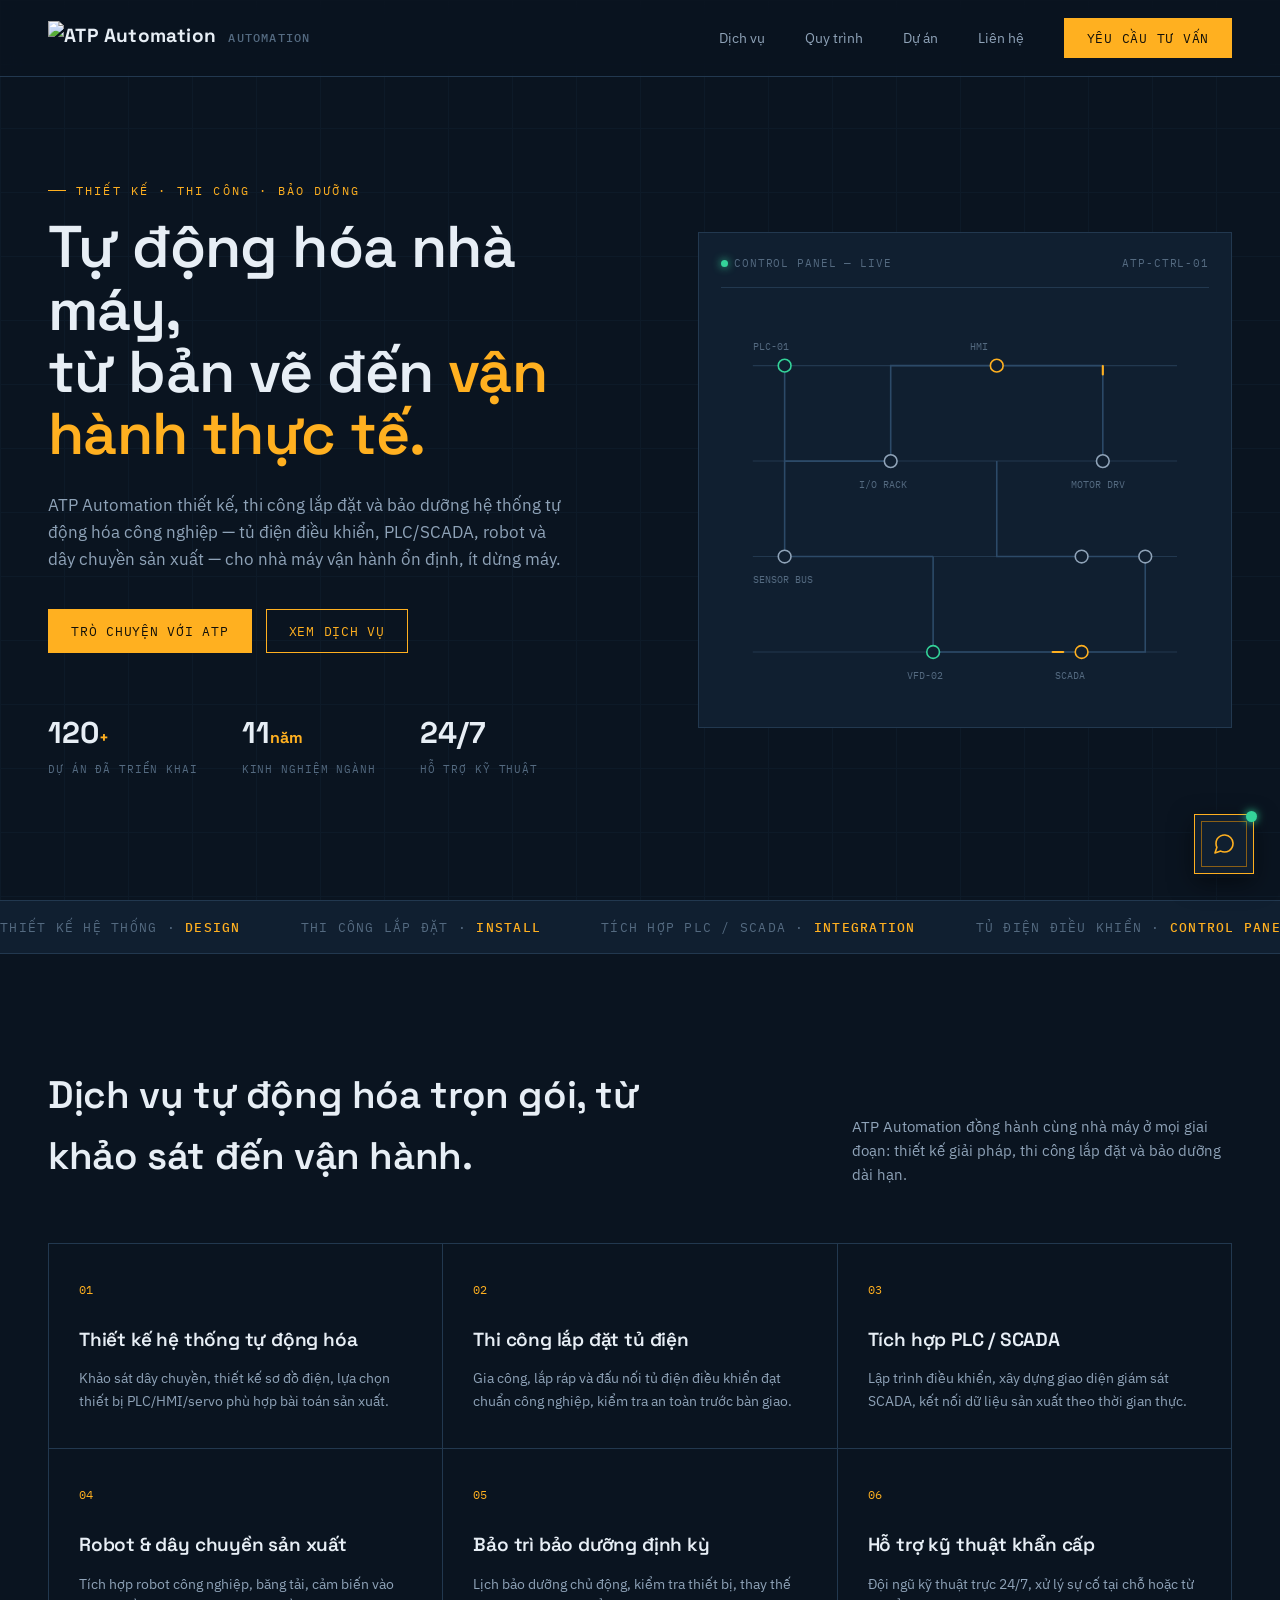
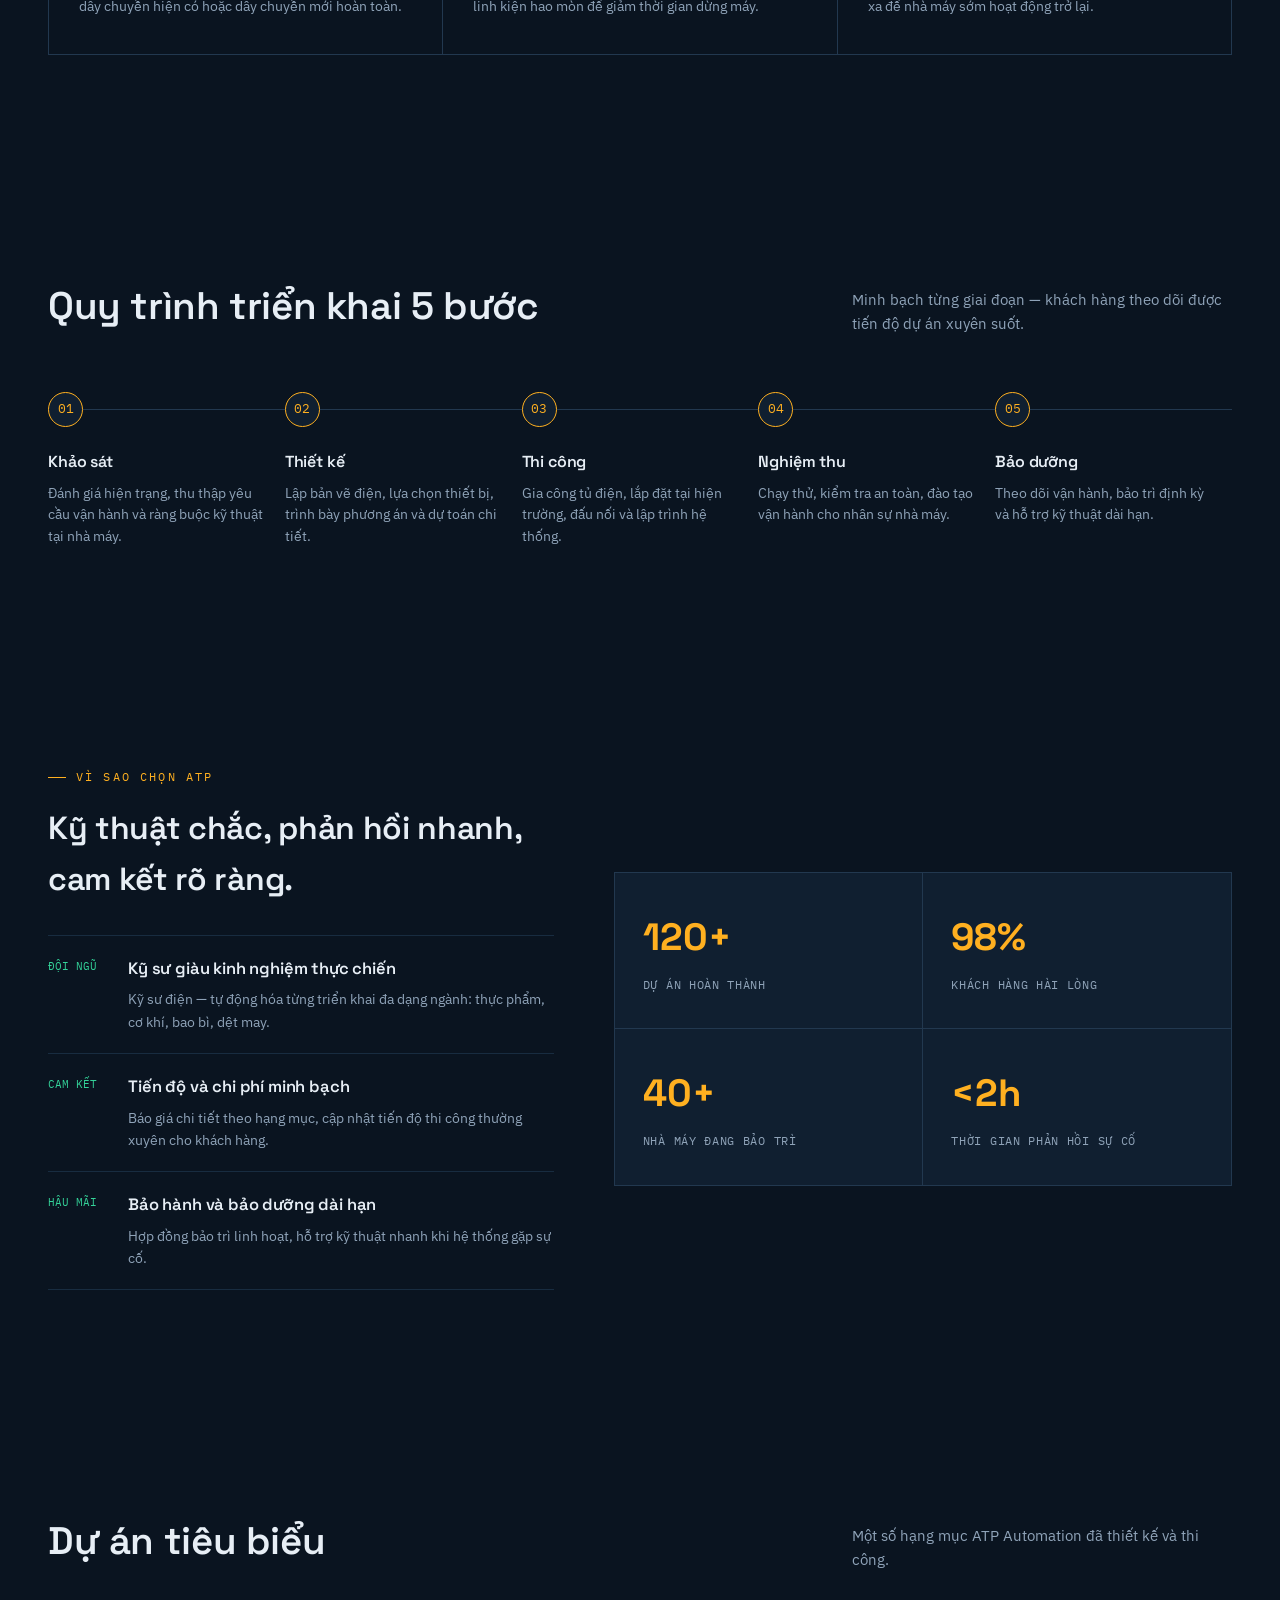
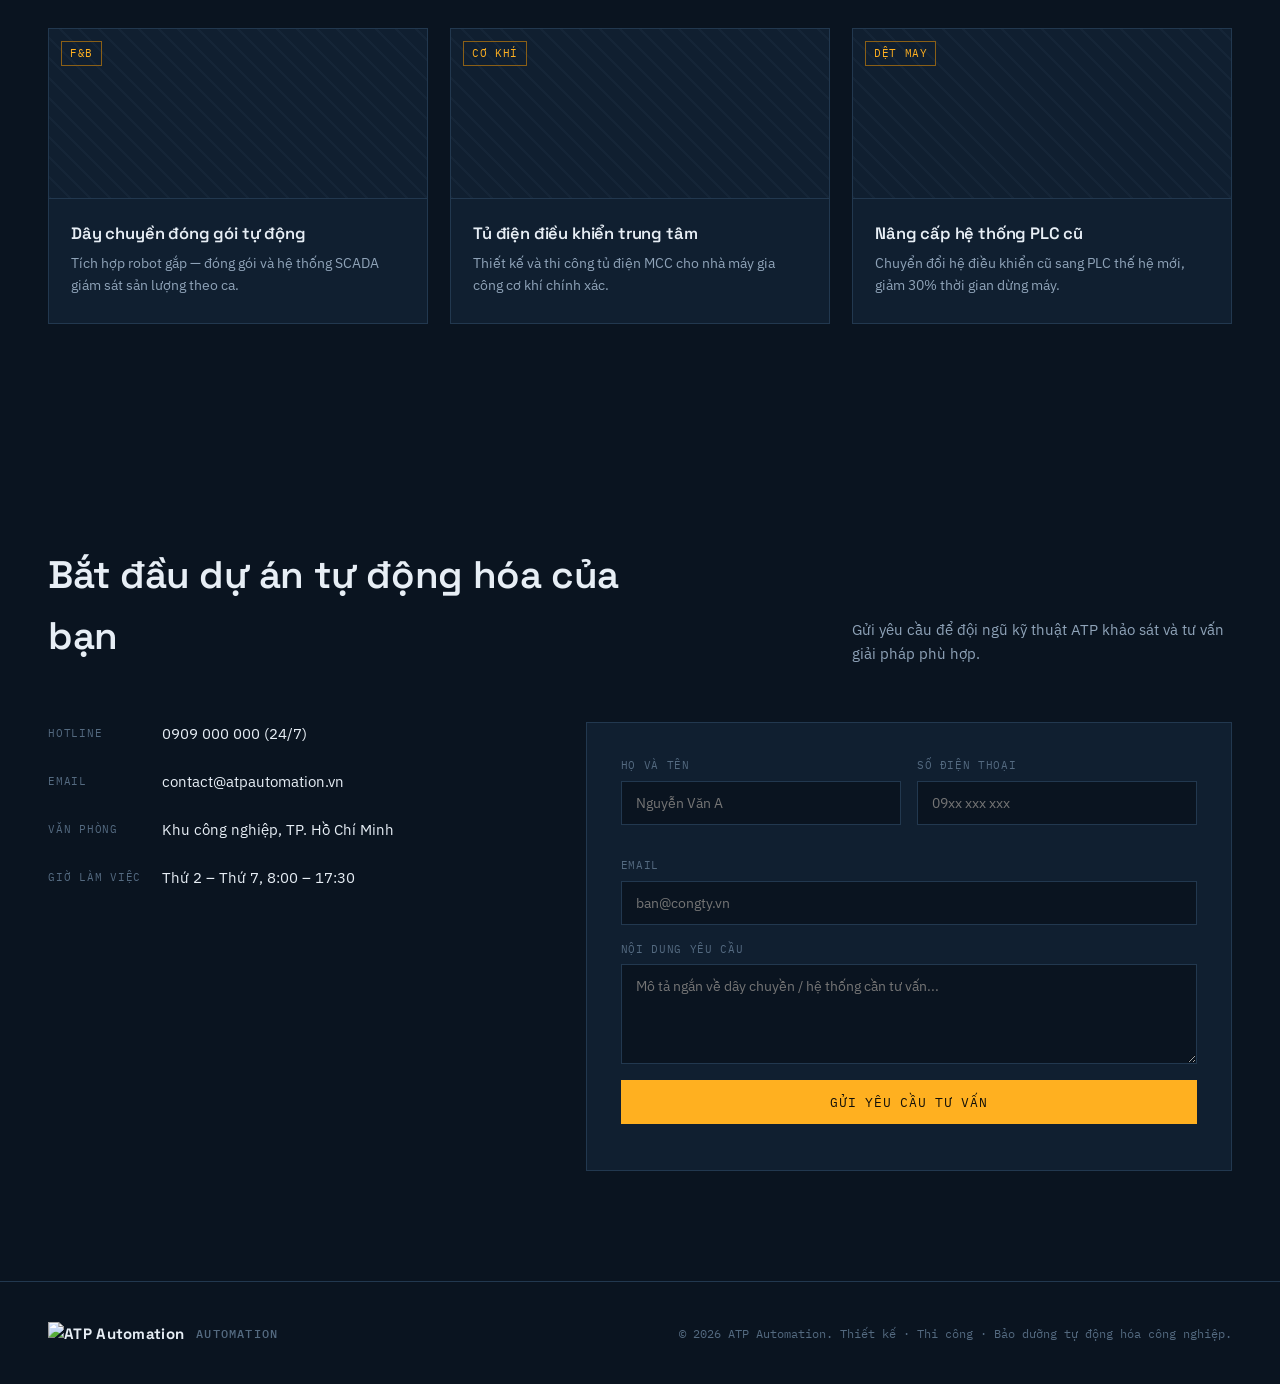
==== index.html @ 8eea616f "Add files via upload" ====
<!DOCTYPE html>
<html lang="vi">
<head>
<meta charset="UTF-8">
<meta name="viewport" content="width=device-width, initial-scale=1.0">
<title>ATP Automation — Thiết kế · Thi công · Bảo dưỡng Tự động hóa</title>
<link rel="preconnect" href="https://fonts.googleapis.com">
<link href="https://fonts.googleapis.com/css2?family=Space+Grotesk:wght@400;500;600;700&family=IBM+Plex+Sans:wght@400;500;600;700&family=IBM+Plex+Mono:wght@400;500;600&display=swap" rel="stylesheet">
<link rel="stylesheet" href="style.css">
<link rel="icon" type="image/png" href="assets/atp-logo.png">
</head>
<body>

<header>
  <div class="logo">
    <img src="assets/atp-logo.png" alt="ATP Automation" class="logo-img">
    <span class="dim">AUTOMATION</span>
  </div>
  <nav>
    <a class="navlink" href="#dichvu">Dịch vụ</a>
    <a class="navlink" href="#quytrinh">Quy trình</a>
    <a class="navlink" href="#duan">Dự án</a>
    <a class="navlink" href="#lienhe">Liên hệ</a>
    <button class="btn solid" onclick="document.getElementById('atp-chat-toggle').click()">Yêu cầu tư vấn</button>
  </nav>
</header>

<section class="hero">
  <div class="hero-grid">
    <div>
      <div class="eyebrow">Thiết kế · Thi công · Bảo dưỡng</div>
      <h1>Tự động hóa nhà máy,<br>từ bản vẽ đến <span class="accent">vận hành thực tế.</span></h1>
      <p class="lead">ATP Automation thiết kế, thi công lắp đặt và bảo dưỡng hệ thống tự động hóa công nghiệp — tủ điện điều khiển, PLC/SCADA, robot và dây chuyền sản xuất — cho nhà máy vận hành ổn định, ít dừng máy.</p>
      <div class="hero-actions">
        <button class="btn solid" onclick="document.getElementById('atp-chat-toggle').click()">Trò chuyện với ATP</button>
        <a href="#dichvu" class="btn">Xem dịch vụ</a>
      </div>
      <div class="stat-row">
        <div class="stat"><div class="num">120<span class="u">+</span></div><div class="lbl">Dự án đã triển khai</div></div>
        <div class="stat"><div class="num">11<span class="u">năm</span></div><div class="lbl">Kinh nghiệm ngành</div></div>
        <div class="stat"><div class="num">24/7</div><div class="lbl">Hỗ trợ kỹ thuật</div></div>
      </div>
    </div>

    <div class="schematic-wrap">
      <div class="schematic-panel">
        <div class="panel-head">
          <span><span class="status-dot"></span>Control Panel — Live</span>
          <span>ATP-CTRL-01</span>
        </div>
        <svg id="schematic-svg" viewBox="0 0 460 380" width="100%" style="display:block;">
          <!-- grid dots -->
          <g stroke="#22384f" stroke-width="1">
            <line x1="30" y1="60" x2="430" y2="60"></line>
            <line x1="30" y1="150" x2="430" y2="150"></line>
            <line x1="30" y1="240" x2="430" y2="240"></line>
            <line x1="30" y1="330" x2="430" y2="330"></line>
          </g>
          <!-- traces -->
          <g fill="none" stroke="#2c4a68" stroke-width="1.5">
            <path d="M60,60 L60,150 L160,150"></path>
            <path d="M160,150 L160,60 L260,60"></path>
            <path d="M260,60 L360,60 L360,150"></path>
            <path d="M60,150 L60,240 L200,240"></path>
            <path d="M200,240 L200,330 L340,330"></path>
            <path d="M340,330 L400,330 L400,240 L340,240"></path>
            <path d="M260,150 L260,240 L340,240"></path>
          </g>
          <!-- animated pulse traces -->
          <g fill="none" stroke="#ffb020" stroke-width="2" stroke-linecap="round">
            <path id="pulse1" d="M60,60 L60,150 L160,150" stroke-dasharray="10 300" stroke-dashoffset="0">
              <animate attributeName="stroke-dashoffset" from="310" to="0" dur="3.2s" repeatCount="indefinite"/>
            </path>
            <path id="pulse2" d="M200,240 L200,330 L340,330" stroke-dasharray="10 300" stroke-dashoffset="0">
              <animate attributeName="stroke-dashoffset" from="310" to="0" dur="2.6s" begin="0.8s" repeatCount="indefinite"/>
            </path>
            <path id="pulse3" d="M260,60 L360,60 L360,150" stroke-dasharray="8 260" stroke-dashoffset="0">
              <animate attributeName="stroke-dashoffset" from="270" to="0" dur="2.9s" begin="1.4s" repeatCount="indefinite"/>
            </path>
          </g>
          <!-- nodes -->
          <g>
            <circle cx="60" cy="60" r="6" fill="#101f30" stroke="#34d399" stroke-width="1.5"/>
            <circle cx="160" cy="150" r="6" fill="#101f30" stroke="#8fa3b8" stroke-width="1.5"/>
            <circle cx="260" cy="60" r="6" fill="#101f30" stroke="#ffb020" stroke-width="1.5"/>
            <circle cx="360" cy="150" r="6" fill="#101f30" stroke="#8fa3b8" stroke-width="1.5"/>
            <circle cx="60" cy="240" r="6" fill="#101f30" stroke="#8fa3b8" stroke-width="1.5"/>
            <circle cx="200" cy="330" r="6" fill="#101f30" stroke="#34d399" stroke-width="1.5"/>
            <circle cx="340" cy="330" r="6" fill="#101f30" stroke="#ffb020" stroke-width="1.5"/>
            <circle cx="400" cy="240" r="6" fill="#101f30" stroke="#8fa3b8" stroke-width="1.5"/>
            <circle cx="340" cy="240" r="6" fill="#101f30" stroke="#8fa3b8" stroke-width="1.5"/>
          </g>
          <!-- labels -->
          <g font-family="IBM Plex Mono" font-size="9" fill="#546a80">
            <text x="30" y="45">PLC-01</text>
            <text x="130" y="175">I/O RACK</text>
            <text x="235" y="45">HMI</text>
            <text x="330" y="175">MOTOR DRV</text>
            <text x="30" y="265">SENSOR BUS</text>
            <text x="175" y="355">VFD-02</text>
            <text x="315" y="355">SCADA</text>
          </g>
        </svg>
      </div>
    </div>
  </div>
</section>

<div class="marquee-band">
  <div class="marquee-track">
    <span>THIẾT KẾ HỆ THỐNG · <b>DESIGN</b></span>
    <span>THI CÔNG LẮP ĐẶT · <b>INSTALL</b></span>
    <span>TÍCH HỢP PLC / SCADA · <b>INTEGRATION</b></span>
    <span>TỦ ĐIỆN ĐIỀU KHIỂN · <b>CONTROL PANEL</b></span>
    <span>BẢO TRÌ ĐỊNH KỲ · <b>MAINTENANCE</b></span>
    <span>ROBOT CÔNG NGHIỆP · <b>ROBOTICS</b></span>
    <span>THIẾT KẾ HỆ THỐNG · <b>DESIGN</b></span>
    <span>THI CÔNG LẮP ĐẶT · <b>INSTALL</b></span>
    <span>TÍCH HỢP PLC / SCADA · <b>INTEGRATION</b></span>
    <span>TỦ ĐIỆN ĐIỀU KHIỂN · <b>CONTROL PANEL</b></span>
    <span>BẢO TRÌ ĐỊNH KỲ · <b>MAINTENANCE</b></span>
    <span>ROBOT CÔNG NGHIỆP · <b>ROBOTICS</b></span>
  </div>
</div>

<section class="section" id="dichvu">
  <div class="section-head">
    <h2>Dịch vụ tự động hóa trọn gói, từ khảo sát đến vận hành.</h2>
    <p>ATP Automation đồng hành cùng nhà máy ở mọi giai đoạn: thiết kế giải pháp, thi công lắp đặt và bảo dưỡng dài hạn.</p>
  </div>
  <div class="services-grid">
    <div class="service-card">
      <span class="idx mono">01</span>
      <h3>Thiết kế hệ thống tự động hóa</h3>
      <p>Khảo sát dây chuyền, thiết kế sơ đồ điện, lựa chọn thiết bị PLC/HMI/servo phù hợp bài toán sản xuất.</p>
    </div>
    <div class="service-card">
      <span class="idx mono">02</span>
      <h3>Thi công lắp đặt tủ điện</h3>
      <p>Gia công, lắp ráp và đấu nối tủ điện điều khiển đạt chuẩn công nghiệp, kiểm tra an toàn trước bàn giao.</p>
    </div>
    <div class="service-card">
      <span class="idx mono">03</span>
      <h3>Tích hợp PLC / SCADA</h3>
      <p>Lập trình điều khiển, xây dựng giao diện giám sát SCADA, kết nối dữ liệu sản xuất theo thời gian thực.</p>
    </div>
    <div class="service-card">
      <span class="idx mono">04</span>
      <h3>Robot &amp; dây chuyền sản xuất</h3>
      <p>Tích hợp robot công nghiệp, băng tải, cảm biến vào dây chuyền hiện có hoặc dây chuyền mới hoàn toàn.</p>
    </div>
    <div class="service-card">
      <span class="idx mono">05</span>
      <h3>Bảo trì bảo dưỡng định kỳ</h3>
      <p>Lịch bảo dưỡng chủ động, kiểm tra thiết bị, thay thế linh kiện hao mòn để giảm thời gian dừng máy.</p>
    </div>
    <div class="service-card">
      <span class="idx mono">06</span>
      <h3>Hỗ trợ kỹ thuật khẩn cấp</h3>
      <p>Đội ngũ kỹ thuật trực 24/7, xử lý sự cố tại chỗ hoặc từ xa để nhà máy sớm hoạt động trở lại.</p>
    </div>
  </div>
</section>

<section class="section" id="quytrinh">
  <div class="section-head">
    <h2>Quy trình triển khai 5 bước</h2>
    <p>Minh bạch từng giai đoạn — khách hàng theo dõi được tiến độ dự án xuyên suốt.</p>
  </div>
  <div class="process-steps">
    <div class="pstep">
      <div class="dot">01</div>
      <h4>Khảo sát</h4>
      <p>Đánh giá hiện trạng, thu thập yêu cầu vận hành và ràng buộc kỹ thuật tại nhà máy.</p>
    </div>
    <div class="pstep">
      <div class="dot">02</div>
      <h4>Thiết kế</h4>
      <p>Lập bản vẽ điện, lựa chọn thiết bị, trình bày phương án và dự toán chi tiết.</p>
    </div>
    <div class="pstep">
      <div class="dot">03</div>
      <h4>Thi công</h4>
      <p>Gia công tủ điện, lắp đặt tại hiện trường, đấu nối và lập trình hệ thống.</p>
    </div>
    <div class="pstep">
      <div class="dot">04</div>
      <h4>Nghiệm thu</h4>
      <p>Chạy thử, kiểm tra an toàn, đào tạo vận hành cho nhân sự nhà máy.</p>
    </div>
    <div class="pstep">
      <div class="dot">05</div>
      <h4>Bảo dưỡng</h4>
      <p>Theo dõi vận hành, bảo trì định kỳ và hỗ trợ kỹ thuật dài hạn.</p>
    </div>
  </div>
</section>

<section class="section">
  <div class="why-wrap">
    <div>
      <div class="eyebrow">Vì sao chọn ATP</div>
      <h2 style="font-size:32px; margin-bottom:30px;">Kỹ thuật chắc, phản hồi nhanh, cam kết rõ ràng.</h2>
      <ul class="why-list">
        <li>
          <span class="tag mono">ĐỘI NGŨ</span>
          <div><h4>Kỹ sư giàu kinh nghiệm thực chiến</h4><p>Kỹ sư điện — tự động hóa từng triển khai đa dạng ngành: thực phẩm, cơ khí, bao bì, dệt may.</p></div>
        </li>
        <li>
          <span class="tag mono">CAM KẾT</span>
          <div><h4>Tiến độ và chi phí minh bạch</h4><p>Báo giá chi tiết theo hạng mục, cập nhật tiến độ thi công thường xuyên cho khách hàng.</p></div>
        </li>
        <li>
          <span class="tag mono">HẬU MÃI</span>
          <div><h4>Bảo hành và bảo dưỡng dài hạn</h4><p>Hợp đồng bảo trì linh hoạt, hỗ trợ kỹ thuật nhanh khi hệ thống gặp sự cố.</p></div>
        </li>
      </ul>
    </div>
    <div class="metric-grid">
      <div class="metric-cell"><div class="num">120+</div><div class="lbl">Dự án hoàn thành</div></div>
      <div class="metric-cell"><div class="num">98%</div><div class="lbl">Khách hàng hài lòng</div></div>
      <div class="metric-cell"><div class="num">40+</div><div class="lbl">Nhà máy đang bảo trì</div></div>
      <div class="metric-cell"><div class="num">&lt;2h</div><div class="lbl">Thời gian phản hồi sự cố</div></div>
    </div>
  </div>
</section>

<section class="section" id="duan">
  <div class="section-head">
    <h2>Dự án tiêu biểu</h2>
    <p>Một số hạng mục ATP Automation đã thiết kế và thi công.</p>
  </div>
  <div class="proj-grid">
    <div class="proj-card">
      <div class="proj-thumb" data-tag="F&B"></div>
      <div class="proj-body">
        <h4>Dây chuyền đóng gói tự động</h4>
        <p>Tích hợp robot gắp — đóng gói và hệ thống SCADA giám sát sản lượng theo ca.</p>
      </div>
    </div>
    <div class="proj-card">
      <div class="proj-thumb" data-tag="CƠ KHÍ"></div>
      <div class="proj-body">
        <h4>Tủ điện điều khiển trung tâm</h4>
        <p>Thiết kế và thi công tủ điện MCC cho nhà máy gia công cơ khí chính xác.</p>
      </div>
    </div>
    <div class="proj-card">
      <div class="proj-thumb" data-tag="DỆT MAY"></div>
      <div class="proj-body">
        <h4>Nâng cấp hệ thống PLC cũ</h4>
        <p>Chuyển đổi hệ điều khiển cũ sang PLC thế hệ mới, giảm 30% thời gian dừng máy.</p>
      </div>
    </div>
  </div>
</section>

<section class="section" id="lienhe">
  <div class="section-head">
    <h2>Bắt đầu dự án tự động hóa của bạn</h2>
    <p>Gửi yêu cầu để đội ngũ kỹ thuật ATP khảo sát và tư vấn giải pháp phù hợp.</p>
  </div>
  <div class="contact-wrap">
    <div>
      <ul class="contact-info">
        <li><span class="lbl">Hotline</span><span class="val">0909 000 000 (24/7)</span></li>
        <li><span class="lbl">Email</span><span class="val">contact@atpautomation.vn</span></li>
        <li><span class="lbl">Văn phòng</span><span class="val">Khu công nghiệp, TP. Hồ Chí Minh</span></li>
        <li><span class="lbl">Giờ làm việc</span><span class="val">Thứ 2 – Thứ 7, 8:00 – 17:30</span></li>
      </ul>
    </div>
    <div class="form-panel">
      <div class="form-row">
        <div class="form-field"><label>Họ và tên</label><input type="text" id="atp-form-name" placeholder="Nguyễn Văn A"></div>
        <div class="form-field"><label>Số điện thoại</label><input type="text" id="atp-form-phone" placeholder="09xx xxx xxx"></div>
      </div>
      <div class="form-field"><label>Email</label><input type="email" id="atp-form-email" placeholder="ban@congty.vn"></div>
      <div class="form-field"><label>Nội dung yêu cầu</label><textarea id="atp-form-message" placeholder="Mô tả ngắn về dây chuyền / hệ thống cần tư vấn..."></textarea></div>
      <button class="btn solid" id="atp-form-submit" style="width:100%; padding:13px;" onclick="atpSubmitForm()">Gửi yêu cầu tư vấn</button>
      <p id="atp-form-status" style="font-family:'IBM Plex Mono'; font-size:11.5px; color:var(--text-dim); margin-top:12px;"></p>
    </div>
  </div>
</section>

<footer>
  <div class="logo" style="font-size:15px;"><img src="assets/atp-logo.png" alt="ATP Automation" class="logo-img" style="height:22px;"><span class="dim">AUTOMATION</span></div>
  <span class="mono">© 2026 ATP Automation. Thiết kế · Thi công · Bảo dưỡng tự động hóa công nghiệp.</span>
</footer>

<!-- ===== Chat Widget ===== -->
<div id="atp-chat-toggle">
  <div class="ping"></div>
  <svg viewBox="0 0 24 24" fill="none" stroke-width="1.6" stroke-linecap="round" stroke-linejoin="round"><path d="M21 11.5a8.38 8.38 0 0 1-.9 3.8 8.5 8.5 0 0 1-7.6 4.7 8.38 8.38 0 0 1-3.8-.9L3 21l1.9-5.7a8.38 8.38 0 0 1-.9-3.8 8.5 8.5 0 0 1 4.7-7.6 8.38 8.38 0 0 1 3.8-.9h.5a8.48 8.48 0 0 1 8 8v.5z"></path></svg>
</div>

<div id="atp-chat-panel">
  <div class="chat-head">
    <div class="ch-title">
      <span class="status-dot"></span>
      <div>
        <h4>ATP SUPPORT</h4>
        <div class="sub">Trợ lý kỹ thuật · Trực tuyến</div>
      </div>
    </div>
    <button class="chat-close" onclick="document.getElementById('atp-chat-panel').classList.remove('open')">✕</button>
  </div>
  <div class="chat-body" id="atp-chat-body">
    <div class="msg bot"><span class="tag">ATP SUPPORT</span>Chào bạn 👋 Mình là trợ lý kỹ thuật của ATP Automation. Bạn cần tư vấn về thiết kế, thi công hay bảo dưỡng hệ thống tự động hóa?</div>
  </div>
  <div class="chat-input-row">
    <input type="text" id="atp-chat-input" placeholder="Nhập câu hỏi của bạn..." onkeydown="if(event.key==='Enter')atpSendMessage()">
    <button class="chat-send" id="atp-chat-send" onclick="atpSendMessage()">
      <svg width="16" height="16" viewBox="0 0 24 24" fill="none" stroke="#12100a" stroke-width="2" stroke-linecap="round" stroke-linejoin="round"><line x1="22" y1="2" x2="11" y2="13"></line><polygon points="22 2 15 22 11 13 2 9 22 2"></polygon></svg>
    </button>
  </div>
</div>

<script src="script.js"></script>

</body>
</html>
---- style.css ----
:root{
    --bg:#0a1420;
    --bg-panel:#101f30;
    --bg-panel-2:#152537;
    --line:#22384f;
    --line-soft:#182c40;
    --amber:#ffb020;
    --amber-dim:#8a5f16;
    --green:#34d399;
    --green-dim:#1f5c47;
    --text:#e7eef5;
    --text-muted:#8fa3b8;
    --text-dim:#546a80;
    --radius:2px;
  }
  *{box-sizing:border-box; margin:0; padding:0;}
  html{scroll-behavior:smooth;}
  body{
    background:var(--bg);
    color:var(--text);
    font-family:'IBM Plex Sans', sans-serif;
    line-height:1.6;
    overflow-x:hidden;
  }
  body::before{
    content:"";
    position:fixed; inset:0;
    background-image:
      linear-gradient(var(--line-soft) 1px, transparent 1px),
      linear-gradient(90deg, var(--line-soft) 1px, transparent 1px);
    background-size:64px 64px;
    opacity:.25;
    pointer-events:none;
    z-index:0;
  }
  h1,h2,h3,h4{ font-family:'Space Grotesk', sans-serif; font-weight:600; letter-spacing:-0.01em; }
  .mono{ font-family:'IBM Plex Mono', monospace; }
  .eyebrow{
    font-family:'IBM Plex Mono', monospace;
    font-size:12px;
    letter-spacing:.18em;
    text-transform:uppercase;
    color:var(--amber);
    display:flex; align-items:center; gap:10px;
    margin-bottom:16px;
  }
  .eyebrow::before{
    content:"";
    width:18px; height:1px; background:var(--amber);
    display:inline-block;
  }
  a{color:inherit; text-decoration:none;}
  ul{list-style:none;}
  img{max-width:100%; display:block;}
  section{ position:relative; z-index:1; }

  /* ---------- Header ---------- */
  header{
    position:fixed; top:0; left:0; right:0; z-index:100;
    display:flex; align-items:center; justify-content:space-between;
    padding:18px 48px;
    background:rgba(10,20,32,.82);
    backdrop-filter:blur(10px);
    border-bottom:1px solid var(--line);
  }
  .logo{ display:flex; align-items:center; gap:10px; font-family:'Space Grotesk'; font-weight:700; font-size:19px; letter-spacing:.02em;}
  .logo-img{ height:34px; width:auto; display:block; }
  .logo span.dim{ color:var(--text-dim); font-weight:500; font-size:12px; font-family:'IBM Plex Mono'; letter-spacing:.1em; margin-left:2px;}
  nav{ display:flex; align-items:center; gap:40px; }
  nav a.navlink{
    font-size:14px; color:var(--text-muted); position:relative; padding:4px 0;
    transition:color .2s;
  }
  nav a.navlink:hover{ color:var(--text); }
  .btn{
    font-family:'IBM Plex Mono'; font-size:12.5px; letter-spacing:.06em; text-transform:uppercase;
    padding:11px 22px;
    border:1px solid var(--amber);
    color:var(--amber);
    background:transparent;
    cursor:pointer;
    transition:all .2s;
    white-space:nowrap;
  }
  .btn:hover{ background:var(--amber); color:#12100a; }
  .btn.solid{ background:var(--amber); color:#12100a; }
  .btn.solid:hover{ background:#ffc659; }
  @media(max-width:900px){ nav{display:none;} header{padding:16px 20px;} }

  /* ---------- Hero ---------- */
  .hero{
    min-height:100vh;
    display:flex; align-items:center;
    padding:140px 48px 80px;
    position:relative;
  }
  .hero-grid{
    display:grid; grid-template-columns:1.05fr .95fr; gap:60px; align-items:center;
    max-width:1360px; margin:0 auto; width:100%;
  }
  .hero h1{
    font-size:clamp(38px, 4.6vw, 64px);
    line-height:1.06;
    margin-bottom:26px;
  }
  .hero h1 .accent{ color:var(--amber); }
  .hero p.lead{
    color:var(--text-muted); font-size:17px; max-width:520px; margin-bottom:36px;
  }
  .hero-actions{ display:flex; gap:14px; margin-bottom:56px; flex-wrap:wrap;}
  .stat-row{ display:flex; gap:44px; flex-wrap:wrap; }
  .stat{ }
  .stat .num{ font-family:'Space Grotesk'; font-size:30px; font-weight:700; color:var(--text); }
  .stat .num .u{ color:var(--amber); font-size:16px; }
  .stat .lbl{ font-family:'IBM Plex Mono'; font-size:11px; color:var(--text-dim); letter-spacing:.08em; text-transform:uppercase; margin-top:4px;}

  .schematic-wrap{ position:relative; }
  .schematic-panel{
    background:var(--bg-panel);
    border:1px solid var(--line);
    padding:22px;
    position:relative;
  }
  .schematic-panel .panel-head{
    display:flex; justify-content:space-between; align-items:center;
    font-family:'IBM Plex Mono'; font-size:11px; color:var(--text-dim);
    letter-spacing:.08em; text-transform:uppercase;
    padding-bottom:14px; margin-bottom:14px; border-bottom:1px solid var(--line);
  }
  .status-dot{ width:7px; height:7px; border-radius:50%; background:var(--green); display:inline-block; margin-right:6px; box-shadow:0 0 8px var(--green); animation:blink 2s infinite; }
  @keyframes blink{ 0%,100%{opacity:1;} 50%{opacity:.35;} }

  /* ---------- Marquee ---------- */
  .marquee-band{
    border-top:1px solid var(--line); border-bottom:1px solid var(--line);
    background:var(--bg-panel);
    overflow:hidden; padding:16px 0;
  }
  .marquee-track{ display:flex; gap:60px; white-space:nowrap; animation:scroll 26s linear infinite; width:max-content;}
  @keyframes scroll{ from{transform:translateX(0);} to{transform:translateX(-50%);} }
  .marquee-track span{ font-family:'IBM Plex Mono'; font-size:12.5px; color:var(--text-dim); letter-spacing:.1em; text-transform:uppercase; }
  .marquee-track span b{ color:var(--amber); font-weight:500; }

  /* ---------- Section heading ---------- */
  .section{ padding:110px 48px; max-width:1360px; margin:0 auto; }
  .section-head{ display:flex; justify-content:space-between; align-items:flex-end; gap:30px; margin-bottom:56px; flex-wrap:wrap;}
  .section-head h2{ font-size:clamp(28px,3vw,42px); max-width:640px; }
  .section-head p{ color:var(--text-muted); max-width:380px; font-size:15px; }

  /* ---------- Services ---------- */
  .services-grid{ display:grid; grid-template-columns:repeat(3,1fr); gap:1px; background:var(--line); border:1px solid var(--line);}
  .service-card{
    background:var(--bg);
    padding:36px 30px;
    transition:background .25s;
    position:relative;
  }
  .service-card:hover{ background:var(--bg-panel); }
  .service-card .idx{ font-family:'IBM Plex Mono'; font-size:12px; color:var(--amber); margin-bottom:26px; display:block;}
  .service-card h3{ font-size:19px; margin-bottom:12px; }
  .service-card p{ color:var(--text-muted); font-size:14px; }
  @media(max-width:900px){ .services-grid{ grid-template-columns:1fr; } }

  /* ---------- Process ---------- */
  .process-line{ position:relative; }
  .process-steps{ display:grid; grid-template-columns:repeat(5,1fr); gap:0; position:relative;}
  .process-steps::before{
    content:""; position:absolute; top:17px; left:0; right:0; height:1px; background:var(--line);
  }
  .pstep{ position:relative; padding-right:20px; }
  .pstep .dot{
    width:35px; height:35px; border-radius:50%; background:var(--bg-panel); border:1px solid var(--amber);
    display:flex; align-items:center; justify-content:center;
    font-family:'IBM Plex Mono'; color:var(--amber); font-size:13px; margin-bottom:22px; position:relative; z-index:2;
  }
  .pstep h4{ font-size:16px; margin-bottom:8px; }
  .pstep p{ font-size:13.5px; color:var(--text-muted); }
  @media(max-width:900px){ .process-steps{grid-template-columns:1fr; gap:34px;} .process-steps::before{display:none;} }

  /* ---------- Why / stats panel ---------- */
  .why-wrap{ display:grid; grid-template-columns:.9fr 1.1fr; gap:60px; align-items:center; }
  .why-list li{ display:flex; gap:16px; padding:20px 0; border-bottom:1px solid var(--line-soft); }
  .why-list li:first-child{ border-top:1px solid var(--line-soft); }
  .why-list .tag{ font-family:'IBM Plex Mono'; font-size:11px; color:var(--green); min-width:64px; padding-top:2px;}
  .why-list h4{ font-size:16.5px; margin-bottom:6px; }
  .why-list p{ font-size:14px; color:var(--text-muted); }
  .metric-grid{ display:grid; grid-template-columns:1fr 1fr; gap:1px; background:var(--line); border:1px solid var(--line);}
  .metric-cell{ background:var(--bg-panel); padding:34px 28px; }
  .metric-cell .num{ font-family:'Space Grotesk'; font-size:38px; font-weight:700; color:var(--amber); }
  .metric-cell .lbl{ font-family:'IBM Plex Mono'; font-size:11.5px; color:var(--text-muted); text-transform:uppercase; letter-spacing:.06em; margin-top:8px;}
  @media(max-width:900px){ .why-wrap{grid-template-columns:1fr;} }

  /* ---------- Projects ---------- */
  .proj-grid{ display:grid; grid-template-columns:repeat(3,1fr); gap:22px; }
  .proj-card{ border:1px solid var(--line); background:var(--bg-panel); }
  .proj-thumb{ height:170px; position:relative; overflow:hidden; border-bottom:1px solid var(--line);
    background:
      repeating-linear-gradient(45deg, var(--bg-panel-2) 0 2px, transparent 2px 14px);
  }
  .proj-thumb::after{ content:attr(data-tag); position:absolute; top:12px; left:12px; font-family:'IBM Plex Mono'; font-size:10.5px; color:var(--amber); border:1px solid var(--amber-dim); padding:3px 8px; letter-spacing:.06em;}
  .proj-body{ padding:22px 22px 26px; }
  .proj-body h4{ font-size:16.5px; margin-bottom:6px;}
  .proj-body p{ font-size:13.5px; color:var(--text-muted); }
  @media(max-width:900px){ .proj-grid{ grid-template-columns:1fr; } }

  /* ---------- Contact ---------- */
  .contact-wrap{ display:grid; grid-template-columns:.85fr 1.15fr; gap:60px;}
  .contact-info li{ display:flex; gap:14px; margin-bottom:24px; align-items:flex-start;}
  .contact-info .lbl{ font-family:'IBM Plex Mono'; font-size:11px; color:var(--text-dim); text-transform:uppercase; letter-spacing:.07em; min-width:100px; padding-top:3px;}
  .contact-info .val{ font-size:15px; color:var(--text); }
  .form-panel{ background:var(--bg-panel); border:1px solid var(--line); padding:34px; }
  .form-row{ display:grid; grid-template-columns:1fr 1fr; gap:16px; margin-bottom:16px;}
  .form-field{ display:flex; flex-direction:column; gap:6px; margin-bottom:16px;}
  .form-field label{ font-family:'IBM Plex Mono'; font-size:11px; color:var(--text-dim); text-transform:uppercase; letter-spacing:.06em;}
  .form-field input, .form-field textarea{
    background:var(--bg); border:1px solid var(--line); color:var(--text);
    padding:12px 14px; font-family:'IBM Plex Sans'; font-size:14px; outline:none;
  }
  .form-field input:focus, .form-field textarea:focus{ border-color:var(--amber); }
  .form-field textarea{ resize:vertical; min-height:100px; }
  @media(max-width:900px){ .contact-wrap{grid-template-columns:1fr;} .form-row{grid-template-columns:1fr;} }

  /* ---------- Footer ---------- */
  footer{ border-top:1px solid var(--line); padding:40px 48px; display:flex; justify-content:space-between; align-items:center; flex-wrap:wrap; gap:16px;}
  footer .mono{ font-size:12px; color:var(--text-dim); }

  /* ---------- Chat Widget (HMI style) ---------- */
  #atp-chat-toggle{
    position:fixed; bottom:26px; right:26px; z-index:1000;
    width:60px; height:60px;
    background:var(--bg-panel); border:1px solid var(--amber);
    display:flex; align-items:center; justify-content:center;
    cursor:pointer;
    box-shadow:0 0 0 4px rgba(10,20,32,.6), 0 8px 24px rgba(0,0,0,.5);
  }
  #atp-chat-toggle::before{
    content:""; position:absolute; inset:6px; border:1px solid var(--amber-dim);
  }
  #atp-chat-toggle svg{ width:24px; height:24px; stroke:var(--amber); position:relative; z-index:2;}
  #atp-chat-toggle .ping{
    position:absolute; top:-4px; right:-4px; width:11px; height:11px; border-radius:50%;
    background:var(--green); box-shadow:0 0 8px var(--green); animation:blink 2s infinite;
  }
  #atp-chat-panel{
    position:fixed; bottom:100px; right:26px; z-index:1000;
    width:370px; max-width:calc(100vw - 32px);
    height:520px; max-height:calc(100vh - 140px);
    background:var(--bg-panel); border:1px solid var(--line);
    display:none; flex-direction:column;
    box-shadow:0 20px 60px rgba(0,0,0,.55);
  }
  #atp-chat-panel.open{ display:flex; }
  .chat-head{
    padding:16px 18px; border-bottom:1px solid var(--line);
    display:flex; align-items:center; justify-content:space-between;
    background:var(--bg-panel-2);
  }
  .chat-head .ch-title{ display:flex; align-items:center; gap:10px; }
  .chat-head .ch-title .status-dot{ margin-right:0;}
  .chat-head h4{ font-size:14px; font-family:'IBM Plex Mono'; letter-spacing:.05em; text-transform:uppercase; }
  .chat-head .sub{ font-size:10.5px; color:var(--text-dim); font-family:'IBM Plex Mono'; margin-top:2px;}
  .chat-close{ cursor:pointer; color:var(--text-dim); font-size:18px; line-height:1; background:none; border:none; }
  .chat-close:hover{ color:var(--text); }
  .chat-body{ flex:1; overflow-y:auto; padding:18px; display:flex; flex-direction:column; gap:14px; }
  .chat-body::-webkit-scrollbar{ width:6px; }
  .chat-body::-webkit-scrollbar-thumb{ background:var(--line); }
  .msg{ max-width:86%; font-size:13.5px; padding:10px 13px; line-height:1.5; }
  .msg.bot{ align-self:flex-start; background:var(--bg); border:1px solid var(--line); color:var(--text); }
  .msg.user{ align-self:flex-end; background:var(--amber); color:#12100a; }
  .msg.bot .tag{ display:block; font-family:'IBM Plex Mono'; font-size:9.5px; color:var(--green); margin-bottom:5px; letter-spacing:.08em;}
  .chat-input-row{ padding:14px; border-top:1px solid var(--line); display:flex; gap:8px; }
  .chat-input-row input{
    flex:1; background:var(--bg); border:1px solid var(--line); color:var(--text);
    padding:11px 12px; font-size:13.5px; outline:none; font-family:'IBM Plex Sans';
  }
  .chat-input-row input:focus{ border-color:var(--amber); }
  .chat-send{
    width:42px; background:var(--amber); border:none; color:#12100a; cursor:pointer;
    display:flex; align-items:center; justify-content:center;
  }
  .chat-send:hover{ background:#ffc659; }
  .chat-send:disabled{ opacity:.5; cursor:default; }
  .typing{ display:flex; gap:4px; padding:4px 0; }
  .typing span{ width:5px; height:5px; border-radius:50%; background:var(--text-dim); animation:tblink 1.2s infinite; }
  .typing span:nth-child(2){ animation-delay:.2s; }
  .typing span:nth-child(3){ animation-delay:.4s; }
  @keyframes tblink{ 0%,100%{opacity:.2;} 50%{opacity:1;} }

  .quick-replies{ display:flex; flex-wrap:wrap; gap:8px; padding-top:2px; }
  .chip{
    font-family:'IBM Plex Mono'; font-size:11.5px; letter-spacing:.03em;
    padding:7px 13px; background:transparent; color:var(--amber);
    border:1px solid var(--amber-dim); cursor:pointer; transition:all .2s;
  }
  .chip:hover{ background:var(--amber); color:#12100a; border-color:var(--amber); }

  @media(max-width:600px){
    .hero-grid{ grid-template-columns:1fr; }
    .why-wrap{ grid-template-columns:1fr; }
    #atp-chat-panel{ right:16px; left:16px; width:auto; }
  }
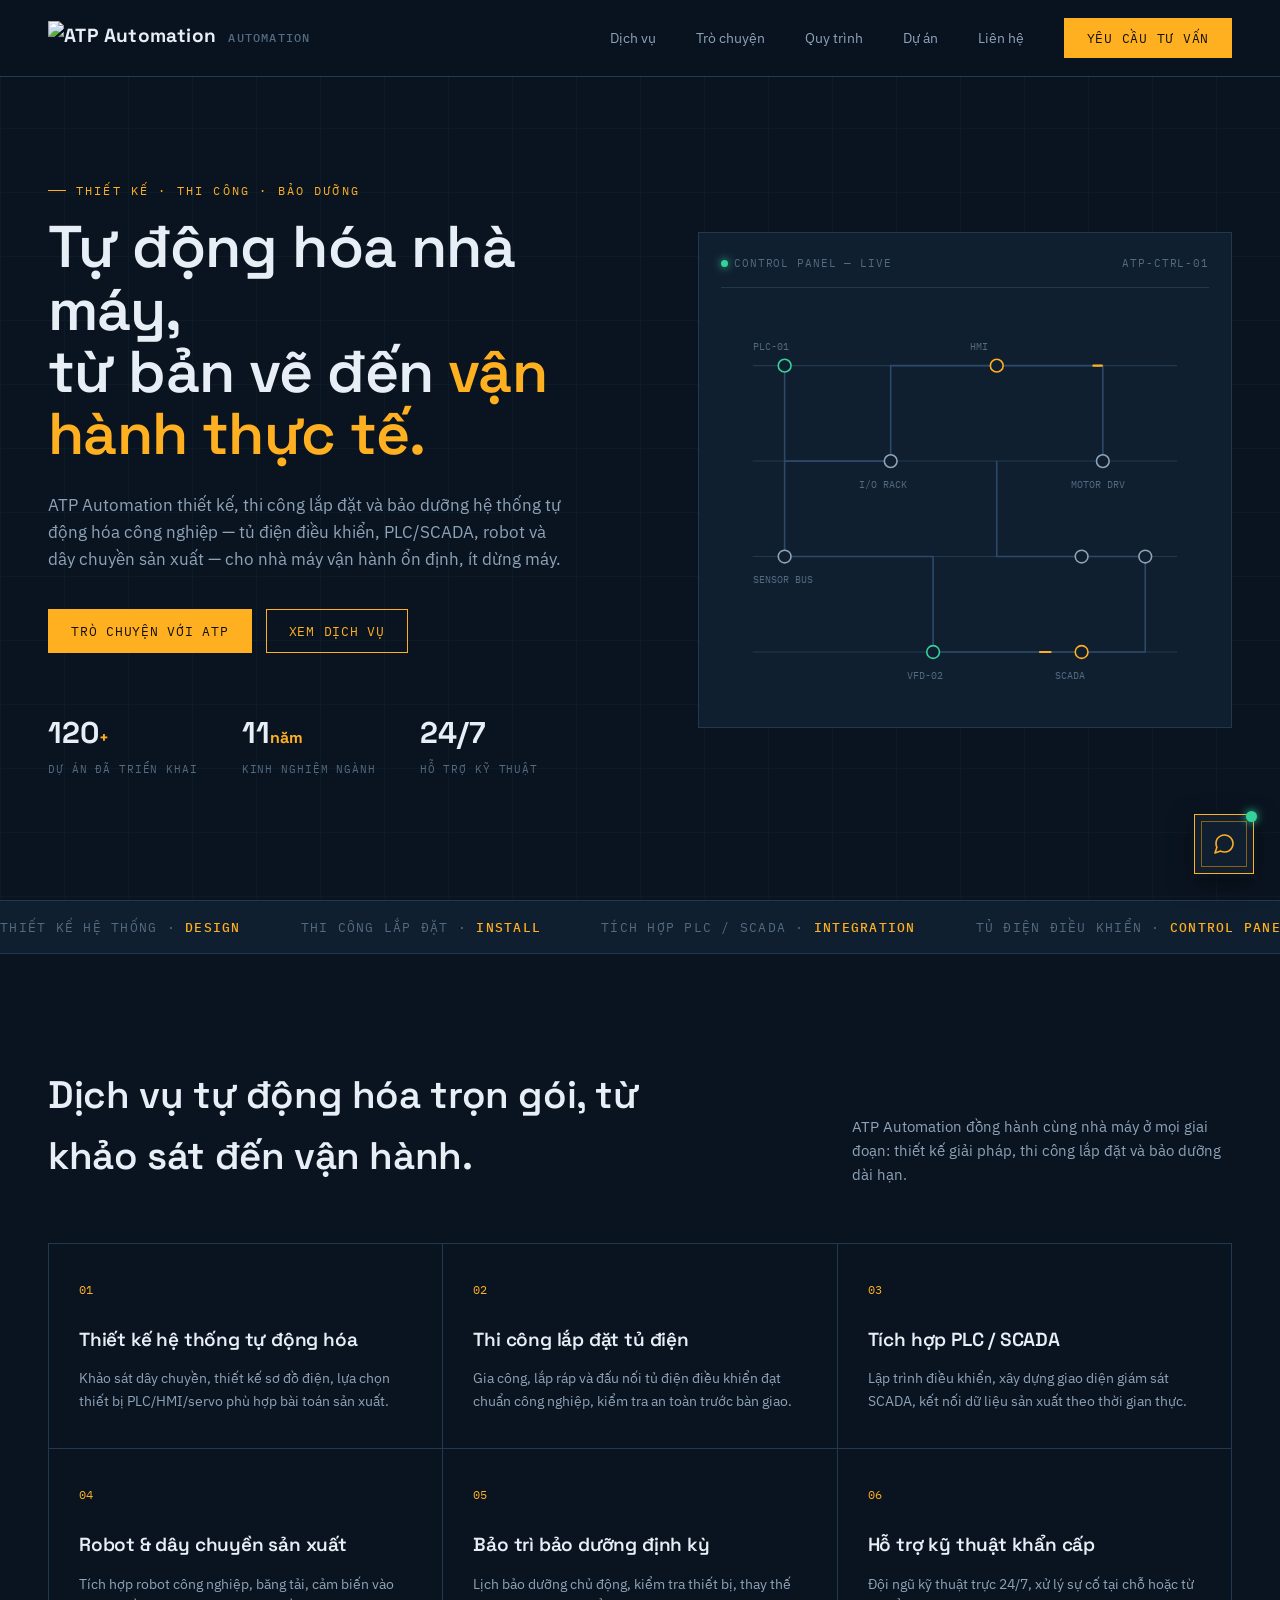
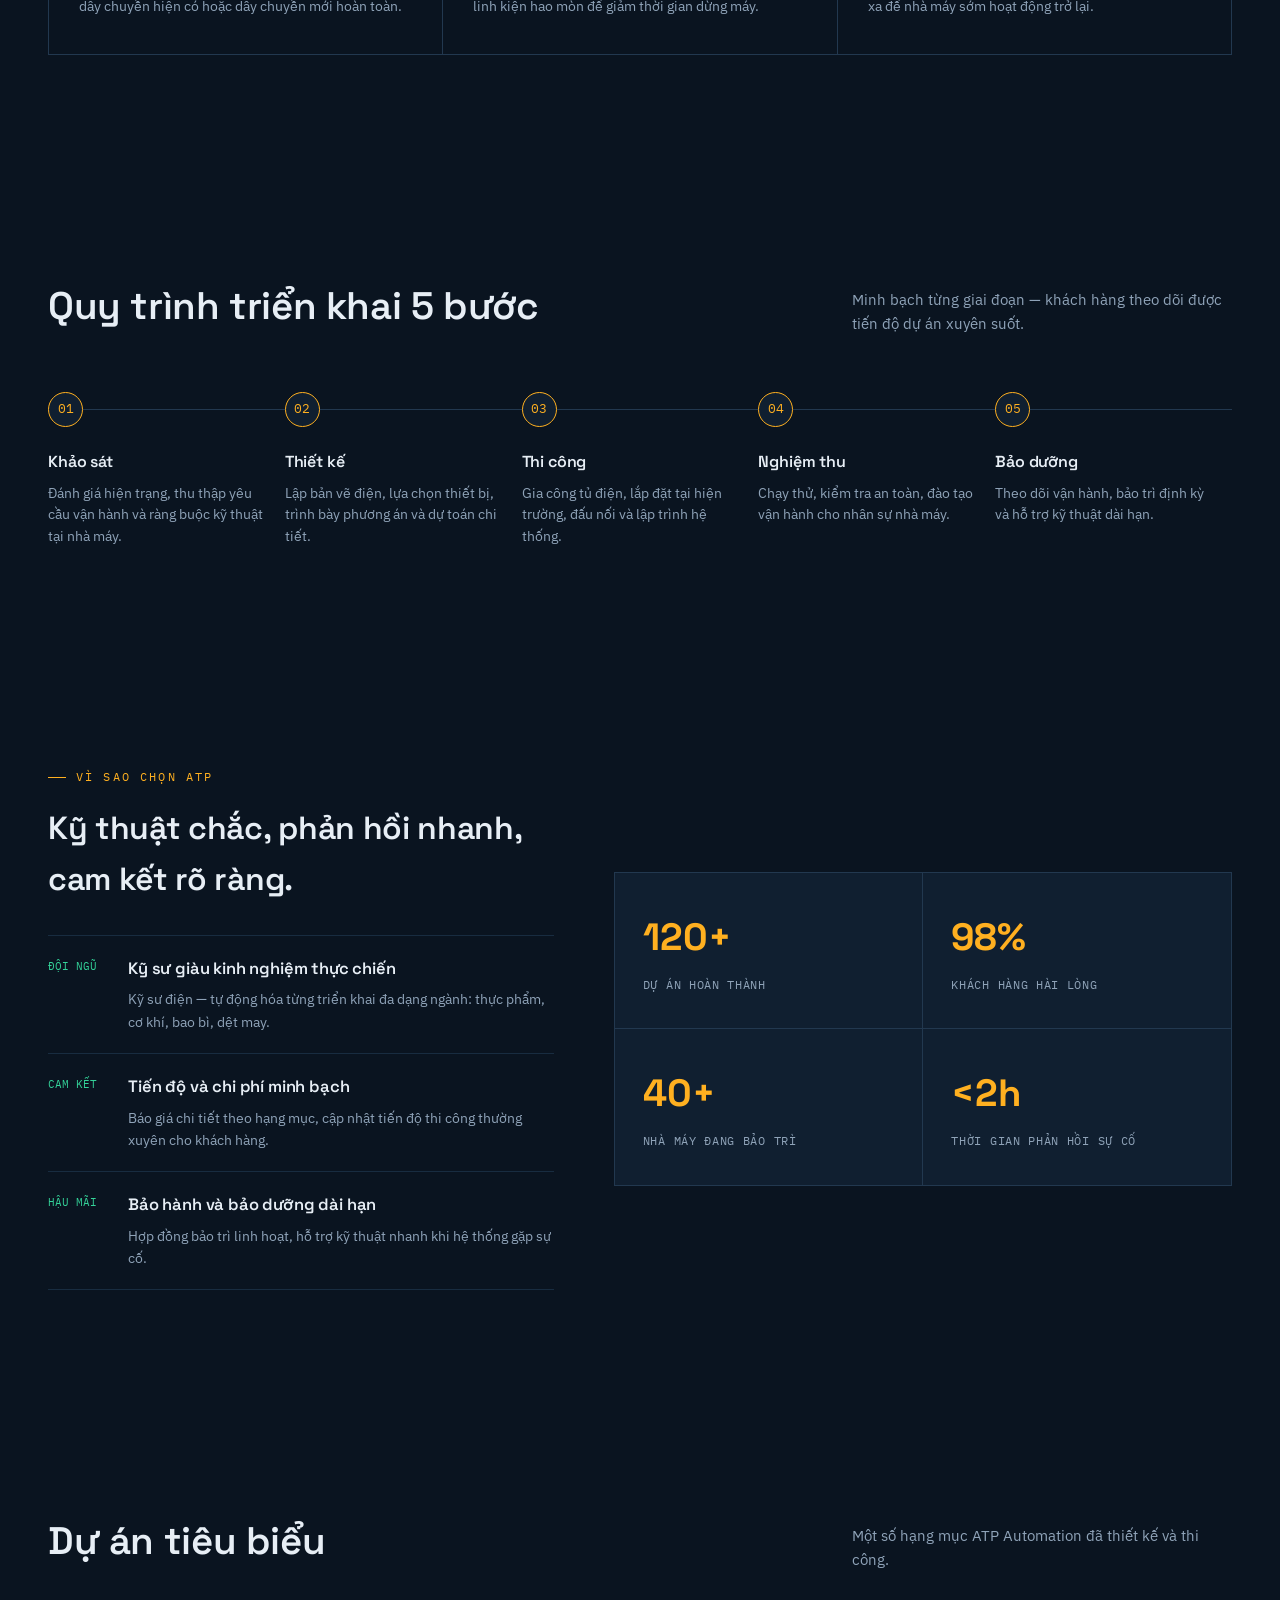
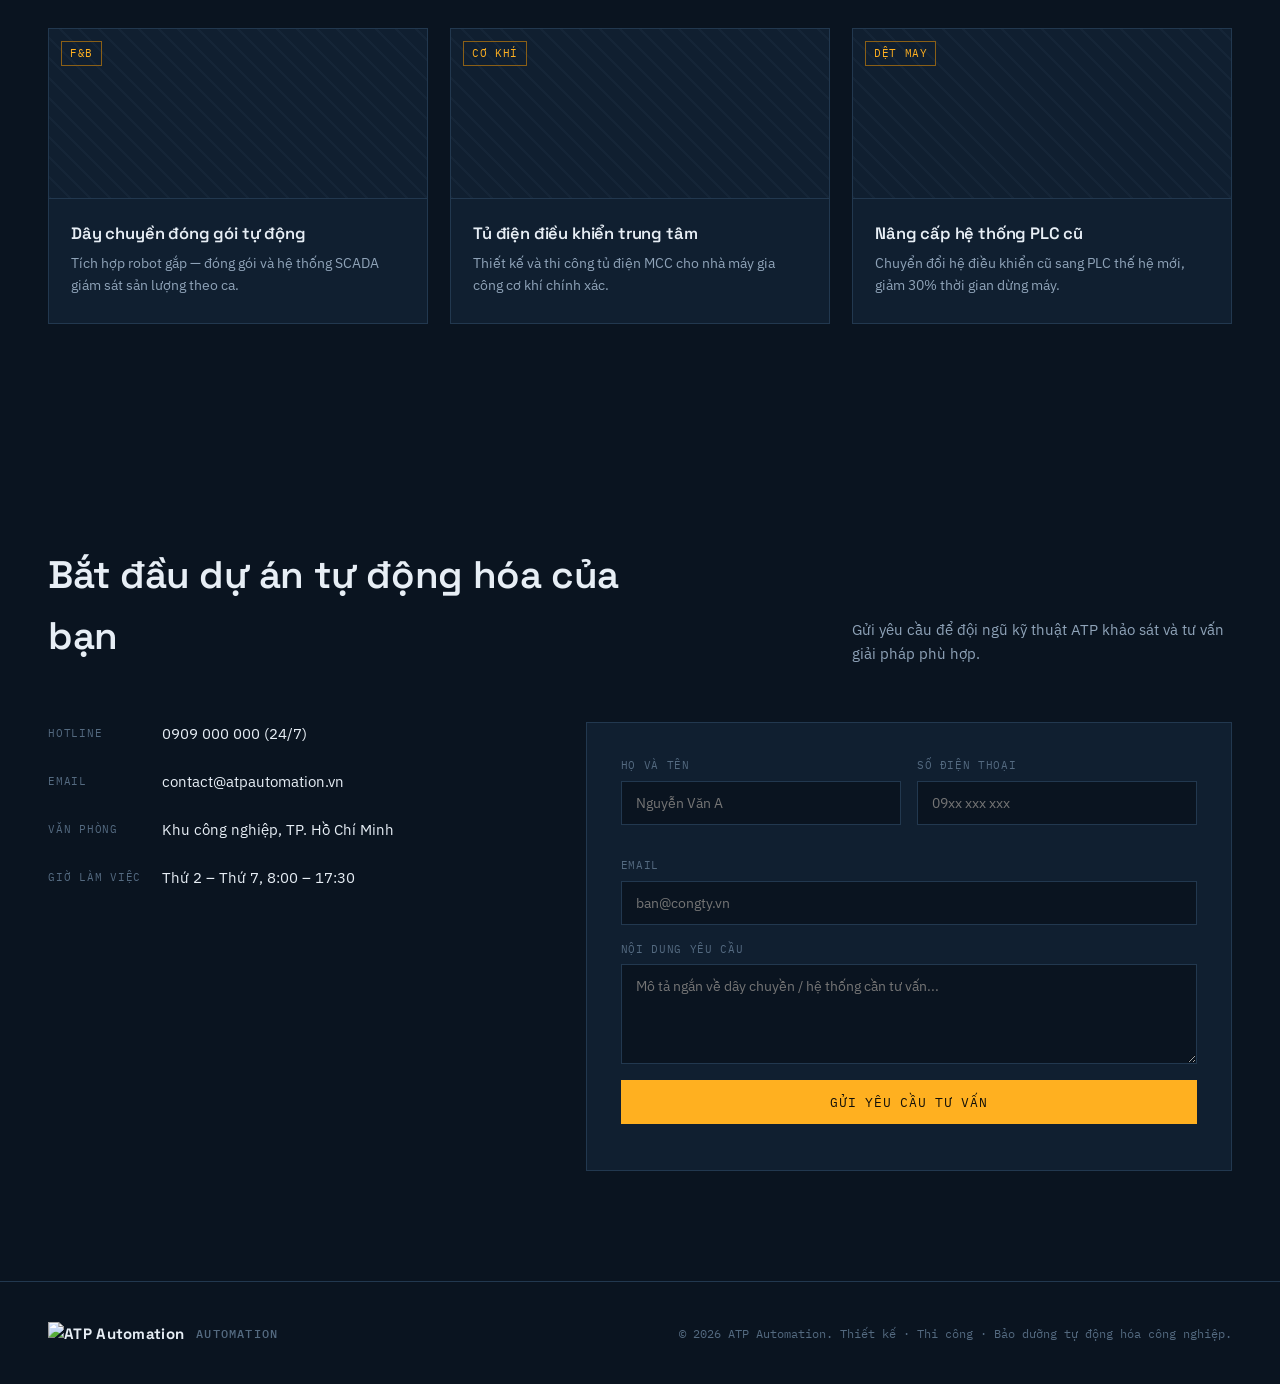
==== commit 56e9ff25: "Update index.html" ====
--- a/index.html
+++ b/index.html
@@ -18,6 +18,7 @@
   </div>
   <nav>
     <a class="navlink" href="#dichvu">Dịch vụ</a>
+    <a class="navlink"href="chat.html">Trò chuyện</a>
     <a class="navlink" href="#quytrinh">Quy trình</a>
     <a class="navlink" href="#duan">Dự án</a>
     <a class="navlink" href="#lienhe">Liên hệ</a>
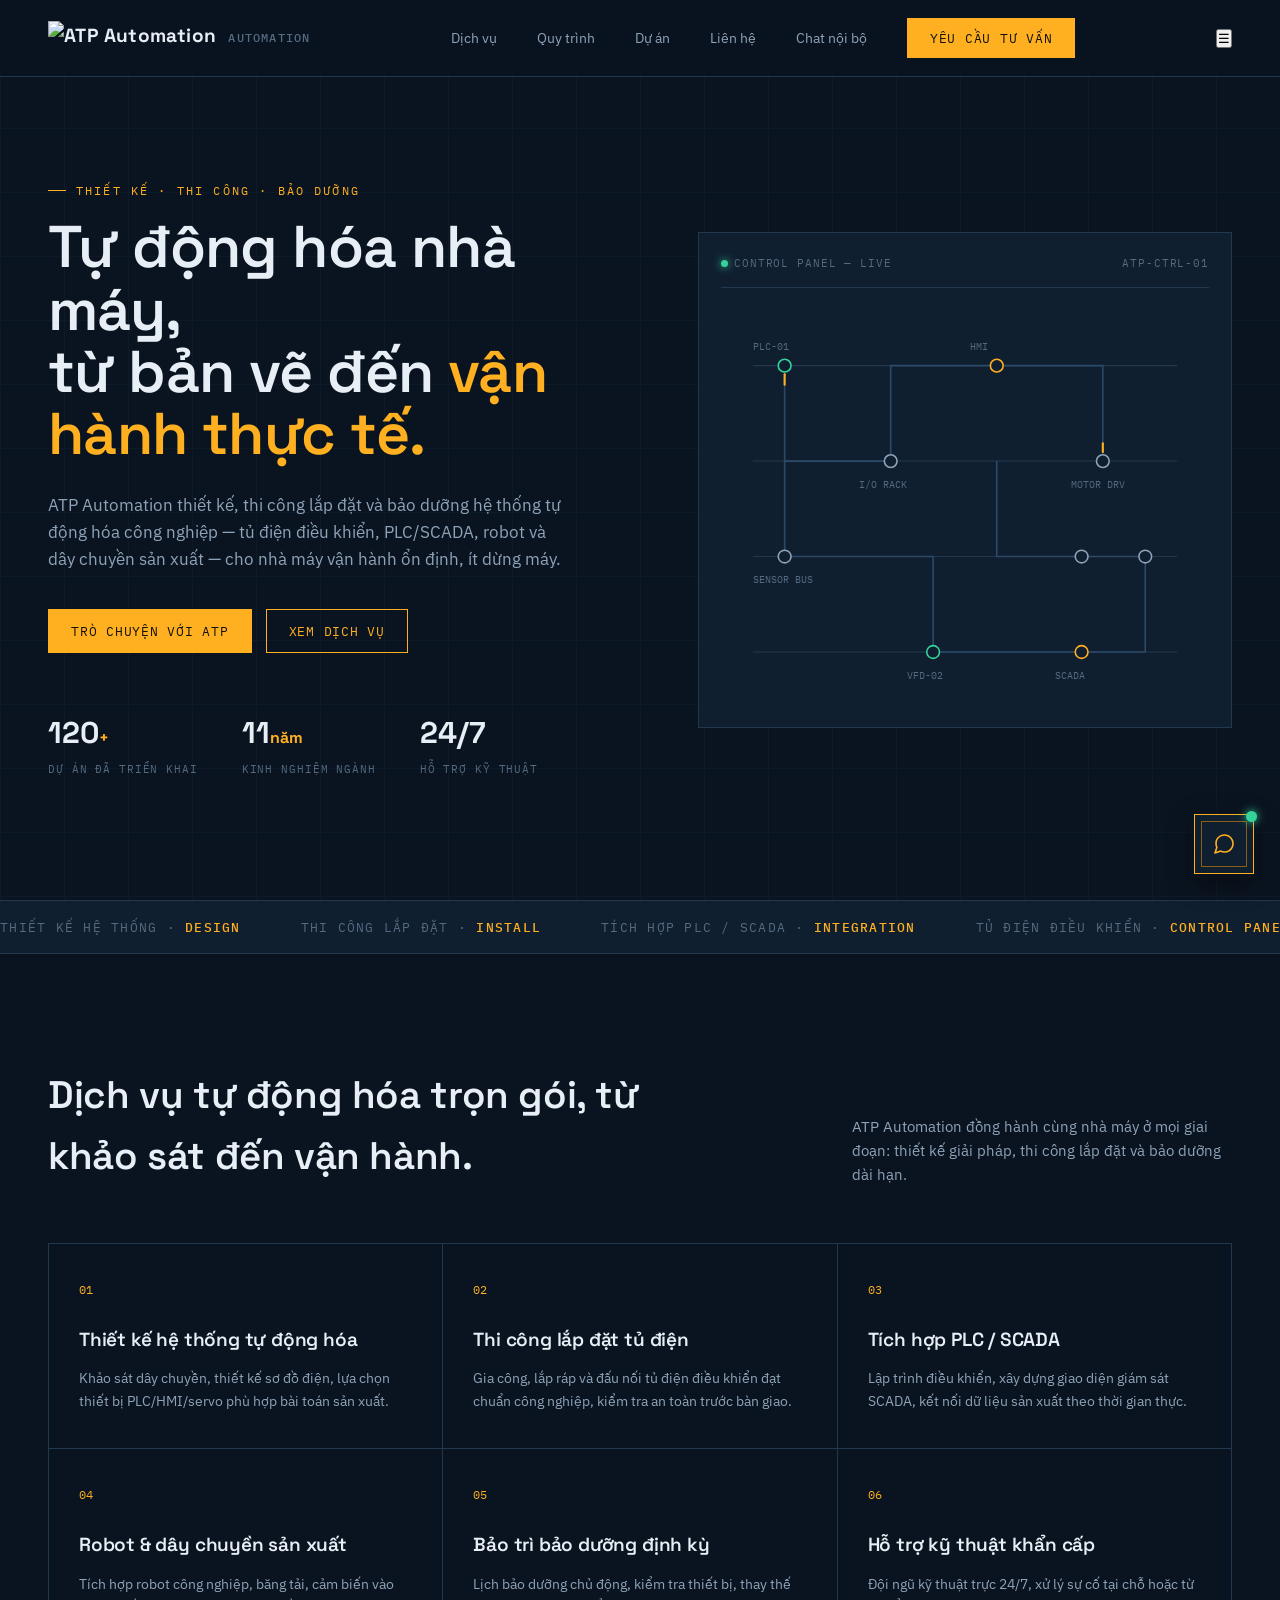
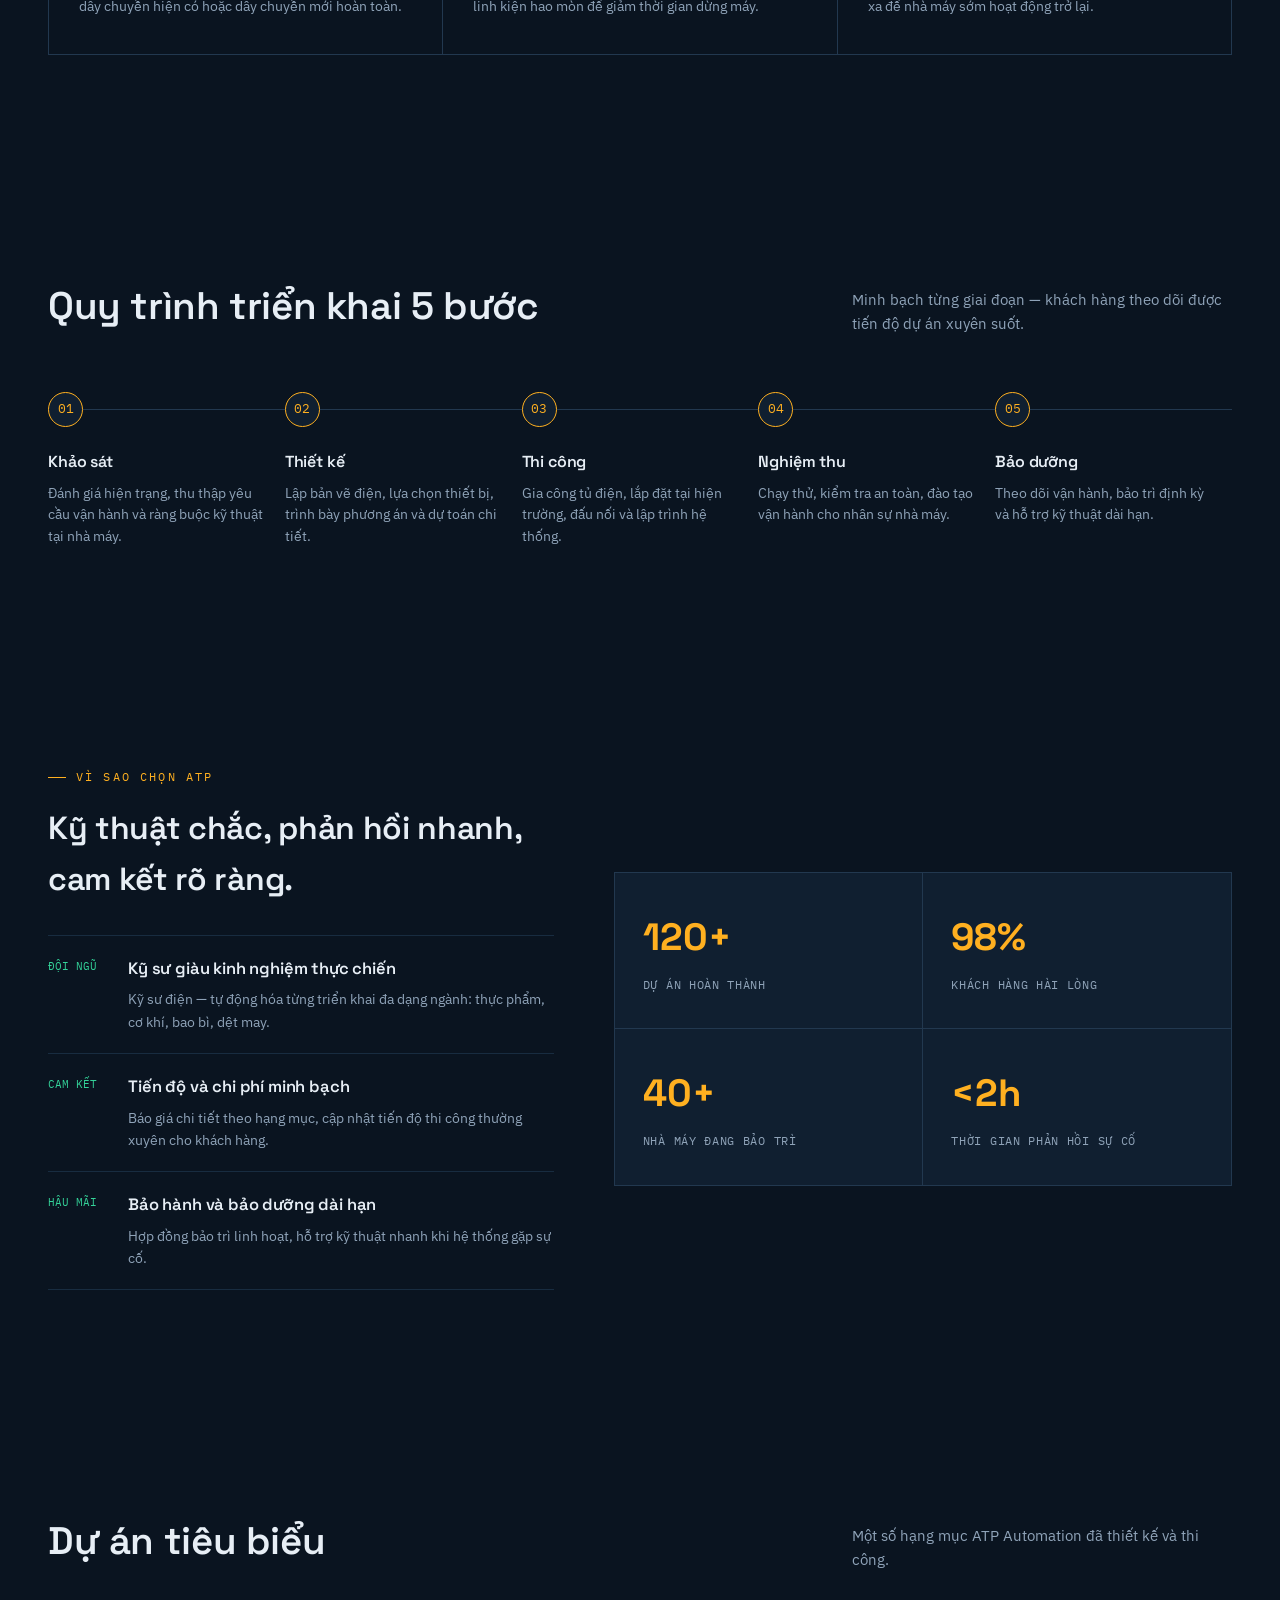
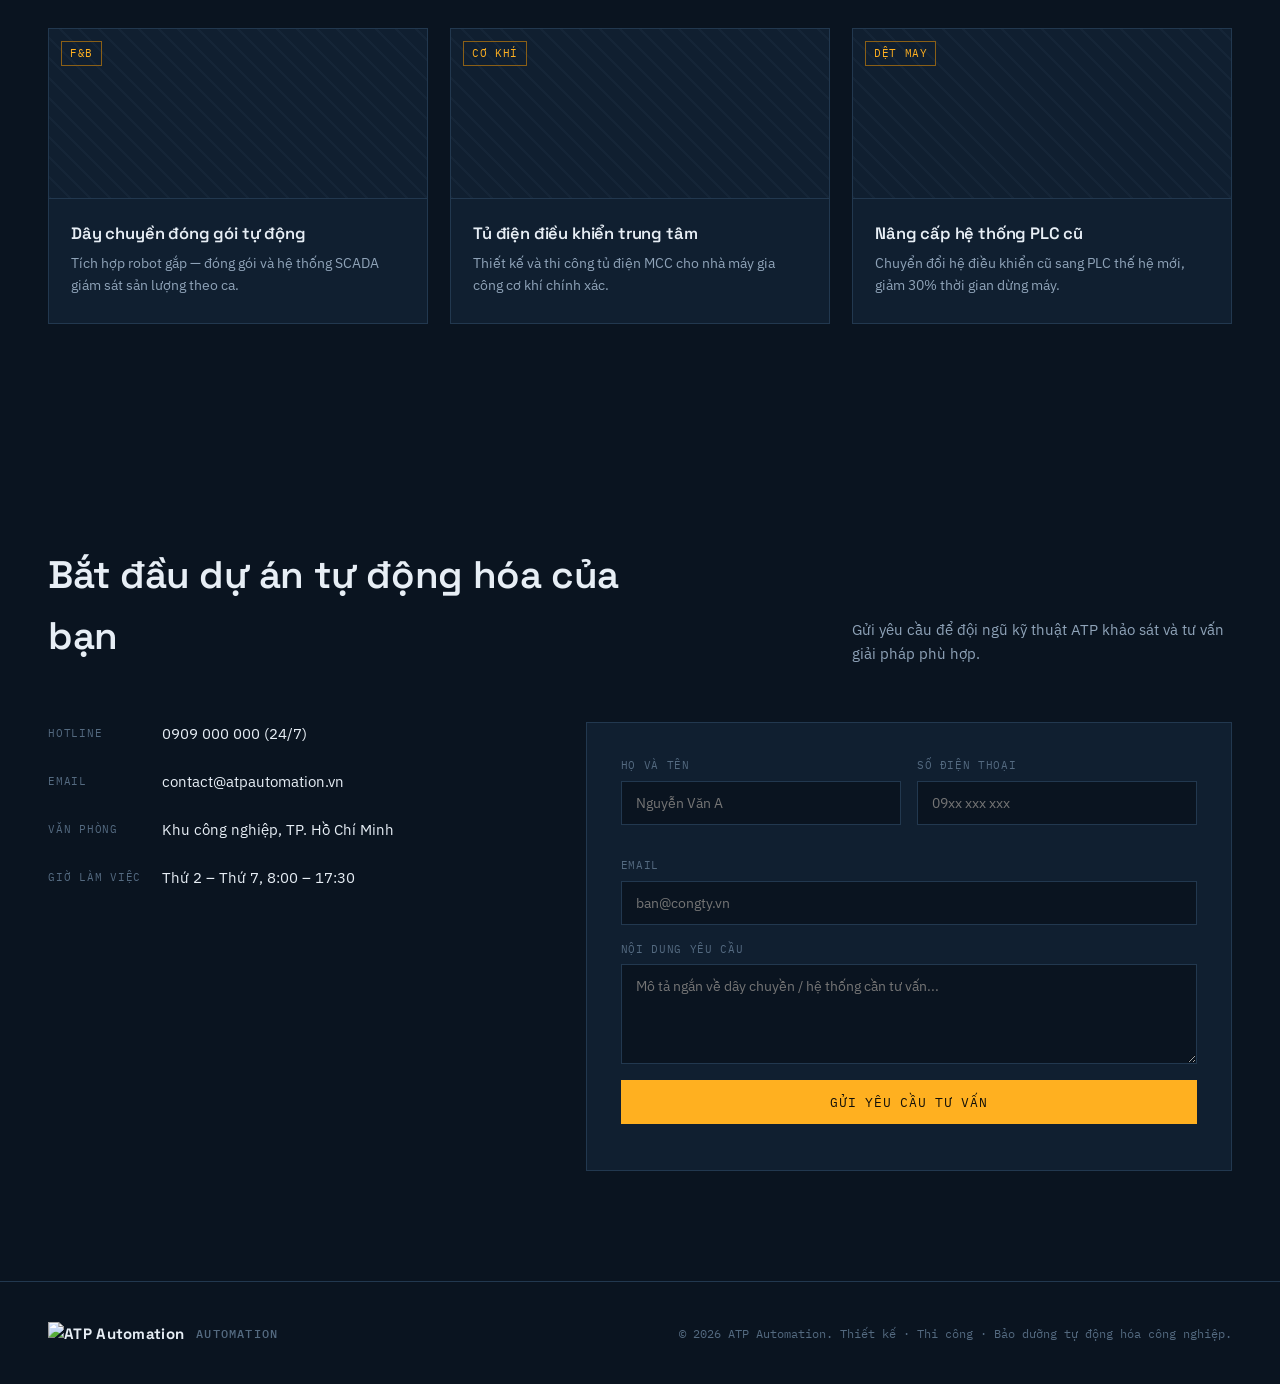
==== commit 8a7a573b: "Update index.html" ====
--- a/index.html
+++ b/index.html
@@ -18,12 +18,13 @@
   </div>
   <nav>
     <a class="navlink" href="#dichvu">Dịch vụ</a>
-    <a class="navlink"href="chat.html">Trò chuyện</a>
     <a class="navlink" href="#quytrinh">Quy trình</a>
     <a class="navlink" href="#duan">Dự án</a>
     <a class="navlink" href="#lienhe">Liên hệ</a>
+    <a class="navlink" href="chat.html">Chat nội bộ</a>
     <button class="btn solid" onclick="document.getElementById('atp-chat-toggle').click()">Yêu cầu tư vấn</button>
   </nav>
+  <button class="menu-toggle" id="menu-toggle" aria-label="Mở menu" aria-expanded="false">☰</button>
 </header>
 
 <section class="hero">
@@ -316,6 +317,12 @@
   </div>
 </div>
 
+<script>
+(function(){var h=document.querySelector("header"),b=document.getElementById("menu-toggle");
+function set(o){h.classList.toggle("menu-open",o);b.setAttribute("aria-expanded",o);b.textContent=o?"✕":"☰"}
+b.onclick=function(){set(!h.classList.contains("menu-open"))};
+h.querySelectorAll("nav a,nav button").forEach(function(e){e.addEventListener("click",function(){set(false)})});})();
+</script>
 <script src="script.js"></script>
 
 </body>
